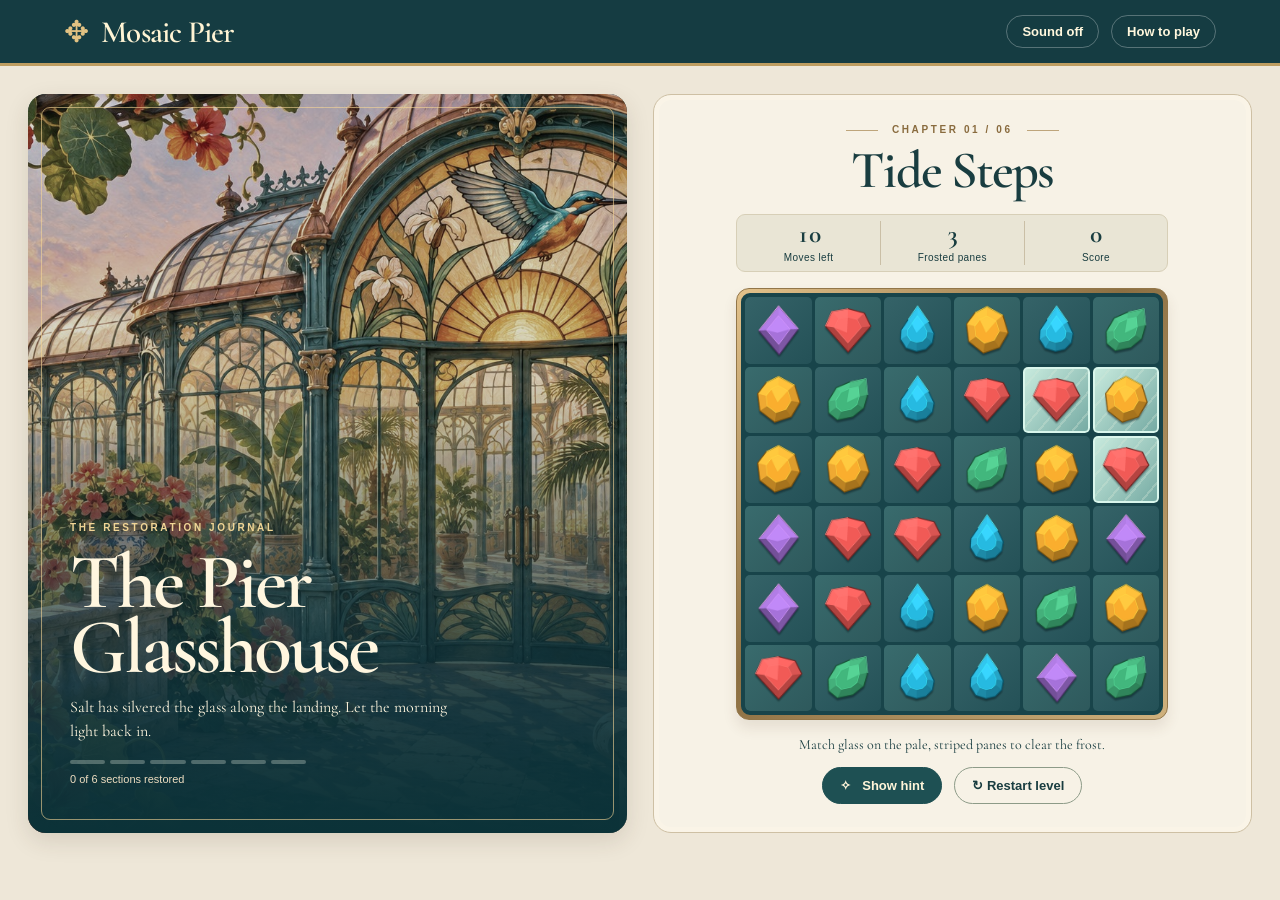
==== web/index.html @ b1d7dcf9 "Ship the six-chapter glasshouse campaign across browser, Unity and Unreal clients" ====
<!doctype html>
<html lang="en"><head><meta charset="utf-8"><meta name="viewport" content="width=device-width,initial-scale=1,viewport-fit=cover"><meta name="theme-color" content="#153c42"><title>Mosaic Pier · The Glasshouse</title><link rel="icon" href="assets/lagoon.png"><link rel="stylesheet" href="style.css"></head>
<body>
<header><div class="brand"><span class="mark" aria-hidden="true">✥</span> Mosaic Pier</div><div class="head-actions"><button id="sound" aria-pressed="false">Sound off</button><button id="guide">How to play</button></div></header>
<main>
<section class="art" aria-labelledby="place"><div class="artbase"></div><div id="color"></div><div class="artshade"></div><div class="frame"></div>
<div class="artcopy"><p class="eyebrow">THE RESTORATION JOURNAL</p><h1 id="place">The Pier <br>Glasshouse</h1><p id="story"></p><div class="steps" id="steps"></div><small id="progress"></small></div></section>
<section class="workshop" aria-labelledby="chapter"><div class="chapterline"><span class="line"></span><p class="eyebrow" id="chapterNo"></p><span class="line"></span></div><h2 id="chapter"></h2><div class="stats"><div><span id="moves">—</span><small>Moves left</small></div><div><span id="panes">—</span><small>Frosted panes</small></div><div><span id="score">—</span><small>Score</small></div></div>
<div class="boardwrap"><div id="board" role="group" aria-label="Stained glass board"></div></div>
<p id="message" aria-live="polite">Loading the glass workshop…</p><div class="tools"><button id="hint" disabled>✧ &nbsp; Show hint</button><button id="retry" disabled>↻ &nbsp; Restart level</button></div></section>
</main><dialog id="dialog"><div id="plate" hidden></div><div class="ornament" aria-hidden="true">✥</div><p class="eyebrow" id="modalTag"></p><h2 id="modalTitle"></h2><p id="modalText"></p><button id="modalAction"></button><button id="modalCancel" hidden>Keep playing</button></dialog>
<script type="module" src="game.js"></script></body></html>
---- web/style.css ----
@font-face{font-family:Cormorant;src:url(assets/CormorantGaramond.ttf)}:root{--ink:#193d40;--gold:#ab8950;--paper:#f7f2e6;--serif:Cormorant,Georgia,serif}*{box-sizing:border-box}body{margin:0;background:#eee7d8;color:var(--ink);font-family:Helvetica,Arial,sans-serif}header{height:66px;background:#153c42;color:#fff4d4;display:flex;align-items:center;justify-content:space-between;padding:0 clamp(18px,5vw,88px);border-bottom:3px solid #be9d60}.brand{font:600 31px var(--serif);letter-spacing:-.8px;display:flex;align-items:center;gap:13px}.mark{font:30px Georgia;color:#e2c282}.head-actions,.tools{display:flex;gap:12px}button{font:600 13px Helvetica,Arial,sans-serif;cursor:pointer;color:inherit}header button{background:transparent;border:1px solid #ffffff48;border-radius:25px;color:#fff7dd;padding:8px 15px}button:focus-visible{outline:3px solid #e58b27;outline-offset:2px}main{max-width:1460px;margin:0 auto;display:grid;grid-template-columns:1fr 1fr;padding:clamp(15px,2.2vw,36px);gap:clamp(12px,2vw,32px)}.art,.workshop{position:relative;border-radius:18px;overflow:hidden}.art{min-height:610px;isolation:isolate;background:#23434a;color:#fff6df;box-shadow:0 8px 23px #3f301d22}.artbase,#color,.artshade,.frame{position:absolute;inset:0;pointer-events:none}.artbase,#color{background:url(assets/glasshouse.jpg) 55% center/cover}.artbase{filter:saturate(.52) brightness(.86)}#color{clip-path:inset(0 100% 0 0);transition:clip-path 1.4s ease}.artshade{background:linear-gradient(0deg,#0b3238 0%,#0b3039e0 17%,#11313877 36%,transparent 61%)}.frame{inset:13px;border:1px solid #f5d69699;border-radius:9px}.artcopy{position:absolute;bottom:6.5%;left:7%;right:7%}.eyebrow{font:700 10px/1.4 Helvetica,Arial,sans-serif;letter-spacing:2.6px;margin:0;color:#896b3e}.art .eyebrow{color:#f0d595}h1,h2{font-family:var(--serif);font-weight:600;margin:0}h1{font-size:clamp(55px,6.1vw,92px);letter-spacing:-3px;line-height:.83;margin:15px 0 16px}.artcopy>p:not(.eyebrow){font:400 16px/1.5 var(--serif);max-width:390px;margin:0 0 17px}.steps{display:flex;gap:5px;max-width:236px}.steps i{height:4px;flex:1;background:#cfdbce55;border-radius:2px}.steps i.done{background:#f4cf7f}.artcopy small{display:block;margin-top:9px;font-size:11px;color:#eedec1}.workshop{background:var(--paper);border:1px solid #cec0a4;text-align:center;padding:clamp(17px,2.2vw,34px) clamp(12px,3.6vw,64px);box-shadow:inset 0 0 0 5px #fff8e852;display:flex;align-items:center;flex-direction:column;justify-content:center}.chapterline{display:flex;align-items:center;gap:14px}.line{width:32px;height:1px;background:#bea57b}.workshop h2,dialog h2{font-size:clamp(38px,4.1vw,62px);line-height:1.1;letter-spacing:-1.9px;margin:5px 0 10px}.stats{display:flex;justify-content:space-around;background:#e9e5d5;border:1px solid #d7cfb7;border-radius:9px;margin:4px 0 16px;padding:6px 0;width:100%;max-width:432px}.stats div{flex:1}.stats div+div{border-left:1px solid #cabfa6}.stats span{display:block;font:700 25px/1.05 var(--serif);font-variant-numeric:tabular-nums}.stats small{font-size:10px;letter-spacing:.4px}.boardwrap{background:linear-gradient(135deg,#e3c28b,#8c6f42 45%,#cfb17d);border:1px solid #927649;padding:4px;border-radius:13px;width:min(100%,432px);box-shadow:0 8px 14px #533c231b}#board{display:grid;grid-template-columns:repeat(6,1fr);gap:3px;background:#18444a;border:4px solid #18444a;border-radius:9px;overflow:hidden}.tile{position:relative;aspect-ratio:1;border:0;background:linear-gradient(138deg,#356368,#245157);border-radius:5px;padding:0;display:grid;place-items:center;touch-action:none}.tile:nth-child(12n+2),.tile:nth-child(12n+4),.tile:nth-child(12n+6),.tile:nth-child(12n+7),.tile:nth-child(12n+9),.tile:nth-child(12n+11){background:linear-gradient(138deg,#396b6d,#2e595c)}.tile.frost{background:repeating-linear-gradient(130deg,#d3e7d755 0 2px,transparent 2px 13px),linear-gradient(130deg,#caecdf,#74a9a2);box-shadow:inset 0 0 0 2px #d9f6ec}.tile img{width:82%;height:82%;pointer-events:none;user-select:none;position:relative}.tile.selected{box-shadow:inset 0 0 0 3px #fff0a4}.tile.hinted:after{content:'';position:absolute;inset:3px;border:2px dashed #fff6c3;border-radius:5px}.pop img{animation:pop .2s both}.drop img{animation:drop .2s ease-out}.bump{animation:bump .18s linear}@keyframes pop{45%{scale:1.16;filter:brightness(1.6)}100%{scale:.12;opacity:.2}}@keyframes drop{from{transform:translateY(var(--dy));opacity:.3}}@keyframes bump{30%{transform:translateX(-3px)}65%{transform:translateX(3px)}}#message{font:14px/1.35 var(--serif);margin:16px 0 12px;min-height:1.35em}.tools button,dialog button{border:1px solid #8d9b88;border-radius:25px;padding:10px 17px;background:transparent}.tools button:first-child,dialog button:first-of-type{background:#1e5053;color:#fff5d9;border-color:#1e5053}button:disabled{opacity:.55;cursor:default}dialog{background:var(--paper);color:var(--ink);border:2px solid #b09a67;border-radius:16px;text-align:center;padding:32px;width:min(410px,91%);box-shadow:0 16px 80px #0005}dialog::backdrop{background:#09272bbb;backdrop-filter:blur(3px)}dialog h2{font-size:40px}dialog p:not(.eyebrow){font:17px/1.5 var(--serif);margin:10px 0 18px}.ornament{font:32px Georgia;color:var(--gold);margin-bottom:12px}dialog button{margin:3px}
@media(max-width:800px){main{max-width:600px;grid-template-columns:1fr;padding:12px;gap:12px}.art{min-height:140px;order:2}.artcopy{position:relative;padding:20px;inset:auto}.artcopy h1{font-size:32px;letter-spacing:-1px;margin:3px 0}.artcopy h1 br{display:none}.artcopy h1 br:after{content:' '}.artcopy>p:not(.eyebrow){margin:4px 0 8px}.artshade{background:linear-gradient(90deg,#123942ee,transparent)}.workshop{padding:16px 12px}.workshop h2{font-size:39px}.stats{margin-bottom:10px}header{height:52px}.brand{font-size:25px;gap:6px}.head-actions{gap:5px}header button{padding:6px 9px;font-size:11px}#message{margin:10px 0}.artbase,#color{background-position:center 48%}}@media(prefers-reduced-motion:reduce){*,*:before,*:after{animation-duration:.001s!important;transition-duration:.001s!important}}

#plate{height:155px;background-image:url(assets/glasshouse.jpg);background-size:172%;border:1px solid var(--gold);border-radius:7px;margin-bottom:15px}#plate:not([hidden])+.ornament{display:none}
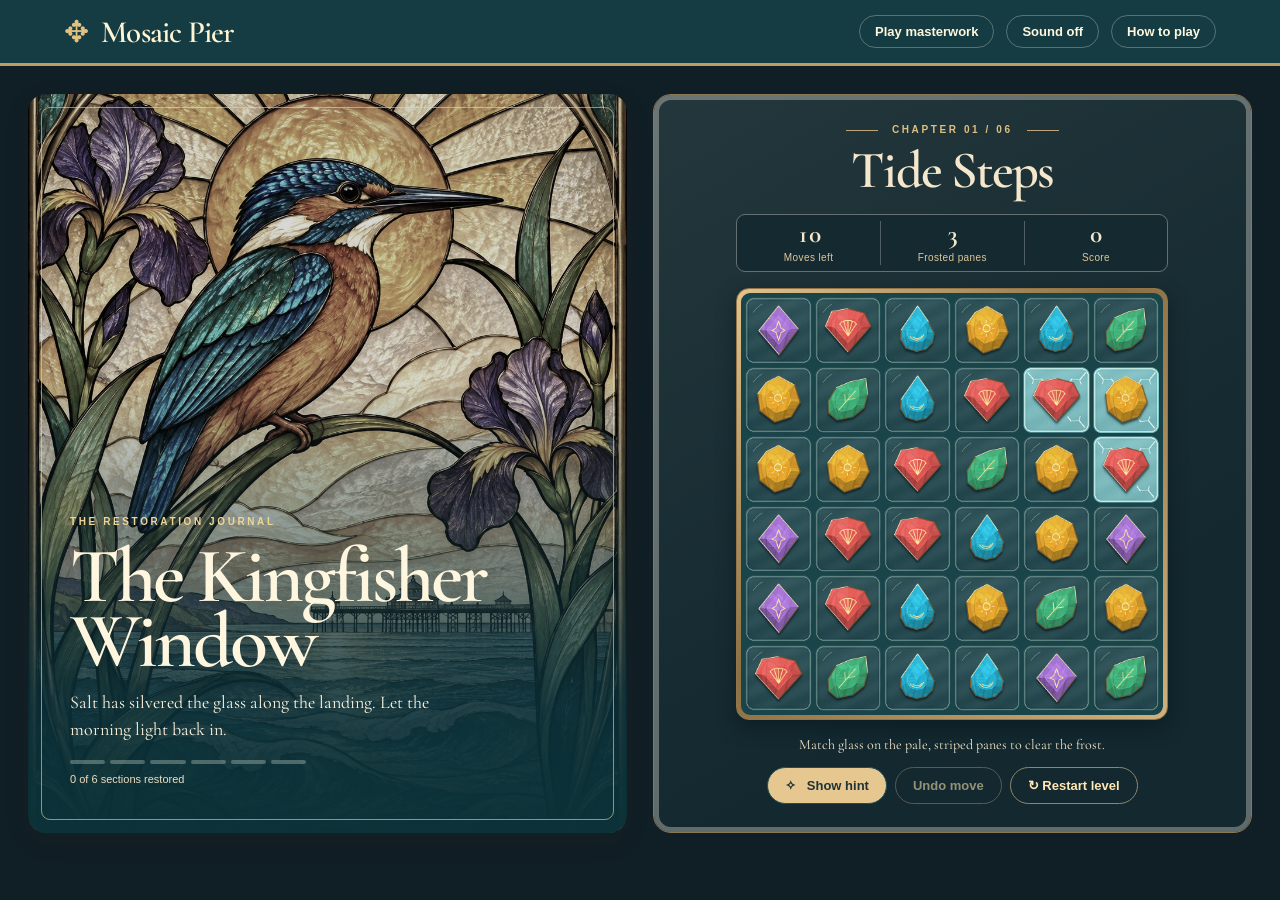
==== commit be43281d: "Ship the Kingfisher Window, masterwork commissions and deterministic rewind" ====
--- a/web/index.html
+++ b/web/index.html
@@ -1,12 +1,12 @@
 <!doctype html>
 <html lang="en"><head><meta charset="utf-8"><meta name="viewport" content="width=device-width,initial-scale=1,viewport-fit=cover"><meta name="theme-color" content="#153c42"><title>Mosaic Pier · The Glasshouse</title><link rel="icon" href="assets/lagoon.png"><link rel="stylesheet" href="style.css"></head>
 <body>
-<header><div class="brand"><span class="mark" aria-hidden="true">✥</span> Mosaic Pier</div><div class="head-actions"><button id="sound" aria-pressed="false">Sound off</button><button id="guide">How to play</button></div></header>
+<header><div class="brand"><span class="mark" aria-hidden="true">✥</span> Mosaic Pier</div><div class="head-actions"><button id="mode" disabled>Play masterwork</button><button id="sound" aria-pressed="false">Sound off</button><button id="guide">How to play</button></div></header>
 <main>
 <section class="art" aria-labelledby="place"><div class="artbase"></div><div id="color"></div><div class="artshade"></div><div class="frame"></div>
-<div class="artcopy"><p class="eyebrow">THE RESTORATION JOURNAL</p><h1 id="place">The Pier <br>Glasshouse</h1><p id="story"></p><div class="steps" id="steps"></div><small id="progress"></small></div></section>
+<div class="artcopy"><p class="eyebrow">THE RESTORATION JOURNAL</p><h1 id="place">The Kingfisher <br>Window</h1><p id="story"></p><div class="steps" id="steps"></div><small id="progress"></small></div></section>
 <section class="workshop" aria-labelledby="chapter"><div class="chapterline"><span class="line"></span><p class="eyebrow" id="chapterNo"></p><span class="line"></span></div><h2 id="chapter"></h2><div class="stats"><div><span id="moves">—</span><small>Moves left</small></div><div><span id="panes">—</span><small>Frosted panes</small></div><div><span id="score">—</span><small>Score</small></div></div>
 <div class="boardwrap"><div id="board" role="group" aria-label="Stained glass board"></div></div>
-<p id="message" aria-live="polite">Loading the glass workshop…</p><div class="tools"><button id="hint" disabled>✧ &nbsp; Show hint</button><button id="retry" disabled>↻ &nbsp; Restart level</button></div></section>
+<p id="message" aria-live="polite">Loading the glass workshop…</p><div class="tools"><button id="hint" disabled>✧ &nbsp; Show hint</button><button id="rewind" title="Undo the last exchange once per chapter" disabled>Undo move</button><button id="retry" disabled>↻ &nbsp; Restart level</button></div></section>
 </main><dialog id="dialog"><div id="plate" hidden></div><div class="ornament" aria-hidden="true">✥</div><p class="eyebrow" id="modalTag"></p><h2 id="modalTitle"></h2><p id="modalText"></p><button id="modalAction"></button><button id="modalCancel" hidden>Keep playing</button></dialog>
 <script type="module" src="game.js"></script></body></html>
--- a/web/style.css
+++ b/web/style.css
@@ -1,4 +1,15 @@
-@font-face{font-family:Cormorant;src:url(assets/CormorantGaramond.ttf)}:root{--ink:#193d40;--gold:#ab8950;--paper:#f7f2e6;--serif:Cormorant,Georgia,serif}*{box-sizing:border-box}body{margin:0;background:#eee7d8;color:var(--ink);font-family:Helvetica,Arial,sans-serif}header{height:66px;background:#153c42;color:#fff4d4;display:flex;align-items:center;justify-content:space-between;padding:0 clamp(18px,5vw,88px);border-bottom:3px solid #be9d60}.brand{font:600 31px var(--serif);letter-spacing:-.8px;display:flex;align-items:center;gap:13px}.mark{font:30px Georgia;color:#e2c282}.head-actions,.tools{display:flex;gap:12px}button{font:600 13px Helvetica,Arial,sans-serif;cursor:pointer;color:inherit}header button{background:transparent;border:1px solid #ffffff48;border-radius:25px;color:#fff7dd;padding:8px 15px}button:focus-visible{outline:3px solid #e58b27;outline-offset:2px}main{max-width:1460px;margin:0 auto;display:grid;grid-template-columns:1fr 1fr;padding:clamp(15px,2.2vw,36px);gap:clamp(12px,2vw,32px)}.art,.workshop{position:relative;border-radius:18px;overflow:hidden}.art{min-height:610px;isolation:isolate;background:#23434a;color:#fff6df;box-shadow:0 8px 23px #3f301d22}.artbase,#color,.artshade,.frame{position:absolute;inset:0;pointer-events:none}.artbase,#color{background:url(assets/glasshouse.jpg) 55% center/cover}.artbase{filter:saturate(.52) brightness(.86)}#color{clip-path:inset(0 100% 0 0);transition:clip-path 1.4s ease}.artshade{background:linear-gradient(0deg,#0b3238 0%,#0b3039e0 17%,#11313877 36%,transparent 61%)}.frame{inset:13px;border:1px solid #f5d69699;border-radius:9px}.artcopy{position:absolute;bottom:6.5%;left:7%;right:7%}.eyebrow{font:700 10px/1.4 Helvetica,Arial,sans-serif;letter-spacing:2.6px;margin:0;color:#896b3e}.art .eyebrow{color:#f0d595}h1,h2{font-family:var(--serif);font-weight:600;margin:0}h1{font-size:clamp(55px,6.1vw,92px);letter-spacing:-3px;line-height:.83;margin:15px 0 16px}.artcopy>p:not(.eyebrow){font:400 16px/1.5 var(--serif);max-width:390px;margin:0 0 17px}.steps{display:flex;gap:5px;max-width:236px}.steps i{height:4px;flex:1;background:#cfdbce55;border-radius:2px}.steps i.done{background:#f4cf7f}.artcopy small{display:block;margin-top:9px;font-size:11px;color:#eedec1}.workshop{background:var(--paper);border:1px solid #cec0a4;text-align:center;padding:clamp(17px,2.2vw,34px) clamp(12px,3.6vw,64px);box-shadow:inset 0 0 0 5px #fff8e852;display:flex;align-items:center;flex-direction:column;justify-content:center}.chapterline{display:flex;align-items:center;gap:14px}.line{width:32px;height:1px;background:#bea57b}.workshop h2,dialog h2{font-size:clamp(38px,4.1vw,62px);line-height:1.1;letter-spacing:-1.9px;margin:5px 0 10px}.stats{display:flex;justify-content:space-around;background:#e9e5d5;border:1px solid #d7cfb7;border-radius:9px;margin:4px 0 16px;padding:6px 0;width:100%;max-width:432px}.stats div{flex:1}.stats div+div{border-left:1px solid #cabfa6}.stats span{display:block;font:700 25px/1.05 var(--serif);font-variant-numeric:tabular-nums}.stats small{font-size:10px;letter-spacing:.4px}.boardwrap{background:linear-gradient(135deg,#e3c28b,#8c6f42 45%,#cfb17d);border:1px solid #927649;padding:4px;border-radius:13px;width:min(100%,432px);box-shadow:0 8px 14px #533c231b}#board{display:grid;grid-template-columns:repeat(6,1fr);gap:3px;background:#18444a;border:4px solid #18444a;border-radius:9px;overflow:hidden}.tile{position:relative;aspect-ratio:1;border:0;background:linear-gradient(138deg,#356368,#245157);border-radius:5px;padding:0;display:grid;place-items:center;touch-action:none}.tile:nth-child(12n+2),.tile:nth-child(12n+4),.tile:nth-child(12n+6),.tile:nth-child(12n+7),.tile:nth-child(12n+9),.tile:nth-child(12n+11){background:linear-gradient(138deg,#396b6d,#2e595c)}.tile.frost{background:repeating-linear-gradient(130deg,#d3e7d755 0 2px,transparent 2px 13px),linear-gradient(130deg,#caecdf,#74a9a2);box-shadow:inset 0 0 0 2px #d9f6ec}.tile img{width:82%;height:82%;pointer-events:none;user-select:none;position:relative}.tile.selected{box-shadow:inset 0 0 0 3px #fff0a4}.tile.hinted:after{content:'';position:absolute;inset:3px;border:2px dashed #fff6c3;border-radius:5px}.pop img{animation:pop .2s both}.drop img{animation:drop .2s ease-out}.bump{animation:bump .18s linear}@keyframes pop{45%{scale:1.16;filter:brightness(1.6)}100%{scale:.12;opacity:.2}}@keyframes drop{from{transform:translateY(var(--dy));opacity:.3}}@keyframes bump{30%{transform:translateX(-3px)}65%{transform:translateX(3px)}}#message{font:14px/1.35 var(--serif);margin:16px 0 12px;min-height:1.35em}.tools button,dialog button{border:1px solid #8d9b88;border-radius:25px;padding:10px 17px;background:transparent}.tools button:first-child,dialog button:first-of-type{background:#1e5053;color:#fff5d9;border-color:#1e5053}button:disabled{opacity:.55;cursor:default}dialog{background:var(--paper);color:var(--ink);border:2px solid #b09a67;border-radius:16px;text-align:center;padding:32px;width:min(410px,91%);box-shadow:0 16px 80px #0005}dialog::backdrop{background:#09272bbb;backdrop-filter:blur(3px)}dialog h2{font-size:40px}dialog p:not(.eyebrow){font:17px/1.5 var(--serif);margin:10px 0 18px}.ornament{font:32px Georgia;color:var(--gold);margin-bottom:12px}dialog button{margin:3px}
+@font-face{font-family:Cormorant;src:url(assets/CormorantGaramond.ttf)}:root{--ink:#193d40;--gold:#ab8950;--paper:#f7f2e6;--serif:Cormorant,Georgia,serif}*{box-sizing:border-box}body{margin:0;background:#eee7d8;color:var(--ink);font-family:Helvetica,Arial,sans-serif}header{height:66px;background:#153c42;color:#fff4d4;display:flex;align-items:center;justify-content:space-between;padding:0 clamp(18px,5vw,88px);border-bottom:3px solid #be9d60}.brand{font:600 31px var(--serif);letter-spacing:-.8px;display:flex;align-items:center;gap:13px}.mark{font:30px Georgia;color:#e2c282}.head-actions,.tools{display:flex;gap:12px}button{font:600 13px Helvetica,Arial,sans-serif;cursor:pointer;color:inherit}header button{background:transparent;border:1px solid #ffffff48;border-radius:25px;color:#fff7dd;padding:8px 15px}button:focus-visible{outline:3px solid #e58b27;outline-offset:2px}main{max-width:1460px;margin:0 auto;display:grid;grid-template-columns:1fr 1fr;padding:clamp(15px,2.2vw,36px);gap:clamp(12px,2vw,32px)}.art,.workshop{position:relative;border-radius:18px;overflow:hidden}.art{min-height:610px;isolation:isolate;background:#23434a;color:#fff6df;box-shadow:0 8px 23px #3f301d22}.artbase,#color,.artshade,.frame{position:absolute;inset:0;pointer-events:none}.artbase,#color{background:url(assets/kingfisher.jpg) 55% center/cover}.artbase{filter:saturate(.34) brightness(.85)}#color{clip-path:inset(0 100% 0 0);transition:clip-path 1.4s ease}.artshade{background:linear-gradient(0deg,#0b3238 0%,#0b3039e0 17%,#11313877 36%,transparent 61%)}.frame{inset:13px;border:1px solid #f5d69699;border-radius:9px}.artcopy{position:absolute;bottom:6.5%;left:7%;right:7%}.eyebrow{font:700 10px/1.4 Helvetica,Arial,sans-serif;letter-spacing:2.6px;margin:0;color:#896b3e}.art .eyebrow{color:#f0d595}h1,h2{font-family:var(--serif);font-weight:600;margin:0}h1{font-size:clamp(55px,6.1vw,92px);letter-spacing:-3px;line-height:.83;margin:15px 0 16px}.artcopy>p:not(.eyebrow){font:400 16px/1.5 var(--serif);max-width:390px;margin:0 0 17px}.steps{display:flex;gap:5px;max-width:236px}.steps i{height:4px;flex:1;background:#cfdbce55;border-radius:2px}.steps i.done{background:#f4cf7f}.artcopy small{display:block;margin-top:9px;font-size:11px;color:#eedec1}.workshop{background:var(--paper);border:1px solid #cec0a4;text-align:center;padding:clamp(17px,2.2vw,34px) clamp(12px,3.6vw,64px);box-shadow:inset 0 0 0 5px #fff8e852;display:flex;align-items:center;flex-direction:column;justify-content:center}.chapterline{display:flex;align-items:center;gap:14px}.line{width:32px;height:1px;background:#bea57b}.workshop h2,dialog h2{font-size:clamp(38px,4.1vw,62px);line-height:1.1;letter-spacing:-1.9px;margin:5px 0 10px}.stats{display:flex;justify-content:space-around;background:#e9e5d5;border:1px solid #d7cfb7;border-radius:9px;margin:4px 0 16px;padding:6px 0;width:100%;max-width:432px}.stats div{flex:1}.stats div+div{border-left:1px solid #cabfa6}.stats span{display:block;font:700 25px/1.05 var(--serif);font-variant-numeric:tabular-nums}.stats small{font-size:10px;letter-spacing:.4px}.boardwrap{background:linear-gradient(135deg,#e3c28b,#8c6f42 45%,#cfb17d);border:1px solid #927649;padding:4px;border-radius:13px;width:min(100%,432px);box-shadow:0 8px 14px #533c231b}#board{display:grid;grid-template-columns:repeat(6,1fr);gap:3px;background:#18444a;border:4px solid #18444a;border-radius:9px;overflow:hidden}.tile{position:relative;aspect-ratio:1;border:0;background:linear-gradient(138deg,#356368,#245157);border-radius:5px;padding:0;display:grid;place-items:center;touch-action:none}.tile:nth-child(12n+2),.tile:nth-child(12n+4),.tile:nth-child(12n+6),.tile:nth-child(12n+7),.tile:nth-child(12n+9),.tile:nth-child(12n+11){background:linear-gradient(138deg,#396b6d,#2e595c)}.tile.frost{background:repeating-linear-gradient(130deg,#d3e7d755 0 2px,transparent 2px 13px),linear-gradient(130deg,#caecdf,#74a9a2);box-shadow:inset 0 0 0 2px #d9f6ec}.tile img{width:82%;height:82%;pointer-events:none;user-select:none;position:relative}.tile.selected{box-shadow:inset 0 0 0 3px #fff0a4}.tile.hinted:after{content:'';position:absolute;inset:3px;border:2px dashed #fff6c3;border-radius:5px}.pop img{animation:pop .2s both}.drop img{animation:drop .2s ease-out}.bump{animation:bump .18s linear}@keyframes pop{45%{scale:1.16;filter:brightness(1.6)}100%{scale:.12;opacity:.2}}@keyframes drop{from{transform:translateY(var(--dy));opacity:.3}}@keyframes bump{30%{transform:translateX(-3px)}65%{transform:translateX(3px)}}#message{font:14px/1.35 var(--serif);margin:16px 0 12px;min-height:1.35em}.tools button,dialog button{border:1px solid #8d9b88;border-radius:25px;padding:10px 17px;background:transparent}.tools button:first-child,dialog button:first-of-type{background:#1e5053;color:#fff5d9;border-color:#1e5053}button:disabled{opacity:.55;cursor:default}dialog{background:var(--paper);color:var(--ink);border:2px solid #b09a67;border-radius:16px;text-align:center;padding:32px;width:min(410px,91%);box-shadow:0 16px 80px #0005}dialog::backdrop{background:#09272bbb;backdrop-filter:blur(3px)}dialog h2{font-size:40px}dialog p:not(.eyebrow){font:17px/1.5 var(--serif);margin:10px 0 18px}.ornament{font:32px Georgia;color:var(--gold);margin-bottom:12px}dialog button{margin:3px}
 @media(max-width:800px){main{max-width:600px;grid-template-columns:1fr;padding:12px;gap:12px}.art{min-height:140px;order:2}.artcopy{position:relative;padding:20px;inset:auto}.artcopy h1{font-size:32px;letter-spacing:-1px;margin:3px 0}.artcopy h1 br{display:none}.artcopy h1 br:after{content:' '}.artcopy>p:not(.eyebrow){margin:4px 0 8px}.artshade{background:linear-gradient(90deg,#123942ee,transparent)}.workshop{padding:16px 12px}.workshop h2{font-size:39px}.stats{margin-bottom:10px}header{height:52px}.brand{font-size:25px;gap:6px}.head-actions{gap:5px}header button{padding:6px 9px;font-size:11px}#message{margin:10px 0}.artbase,#color{background-position:center 48%}}@media(prefers-reduced-motion:reduce){*,*:before,*:after{animation-duration:.001s!important;transition-duration:.001s!important}}
 
-#plate{height:155px;background-image:url(assets/glasshouse.jpg);background-size:172%;border:1px solid var(--gold);border-radius:7px;margin-bottom:15px}#plate:not([hidden])+.ornament{display:none}
+#plate{height:155px;background-image:url(assets/kingfisher.jpg);background-size:172%;border:1px solid var(--gold);border-radius:7px;margin-bottom:15px}#plate:not([hidden])+.ornament{display:none}
+
+/* Patinated bronze and blue enamel echo the leaded window. */
+body{background:#101e25}.workshop{background:linear-gradient(150deg,#23373c,#13282f 72%);color:#f4e7cc;border-color:#8a7754}.workshop .eyebrow{color:#dfbf81}.stats{background:#142a30;border-color:#657072}.stats div+div{border-color:#516064}.stats small{color:#dfc698}.boardwrap{box-shadow:0 7px 18px #06171c99}.tools{flex-wrap:wrap;justify-content:center;gap:8px}.tools button{color:#ffe8b6;border-color:#8f856c}.tools button:first-child{background:#e5c78f;color:#203337}.tile img{filter:drop-shadow(0 2px 1px #10232866)}.artcopy>p:not(.eyebrow){font-size:18px}.art{background:#142830}.artbase,#color{background-position:center 44%}
+
+.tile.double-frost{outline:3px double #fff3bc;outline-offset:-4px;background:repeating-linear-gradient(43deg,#fff4c966 0 2px,transparent 2px 10px),linear-gradient(135deg,#bce6e2,#6892a2)}
+@media(max-width:490px){header{padding:0 9px}.brand{font-size:22px;gap:3px}.head-actions button{font-size:10px;padding:6px}.mark{display:none}.tools button{padding:9px 12px}}
+
+#board .tile{background:transparent url(assets/enamel.png) center/100% 100% no-repeat}
+#board .tile.frost{background-image:url(assets/rime.png);box-shadow:none}
+#board .tile.double-frost{background-image:url(assets/double-rime.png);outline:0}
+#board .tile.selected{box-shadow:inset 0 0 0 3px #ffde92}
